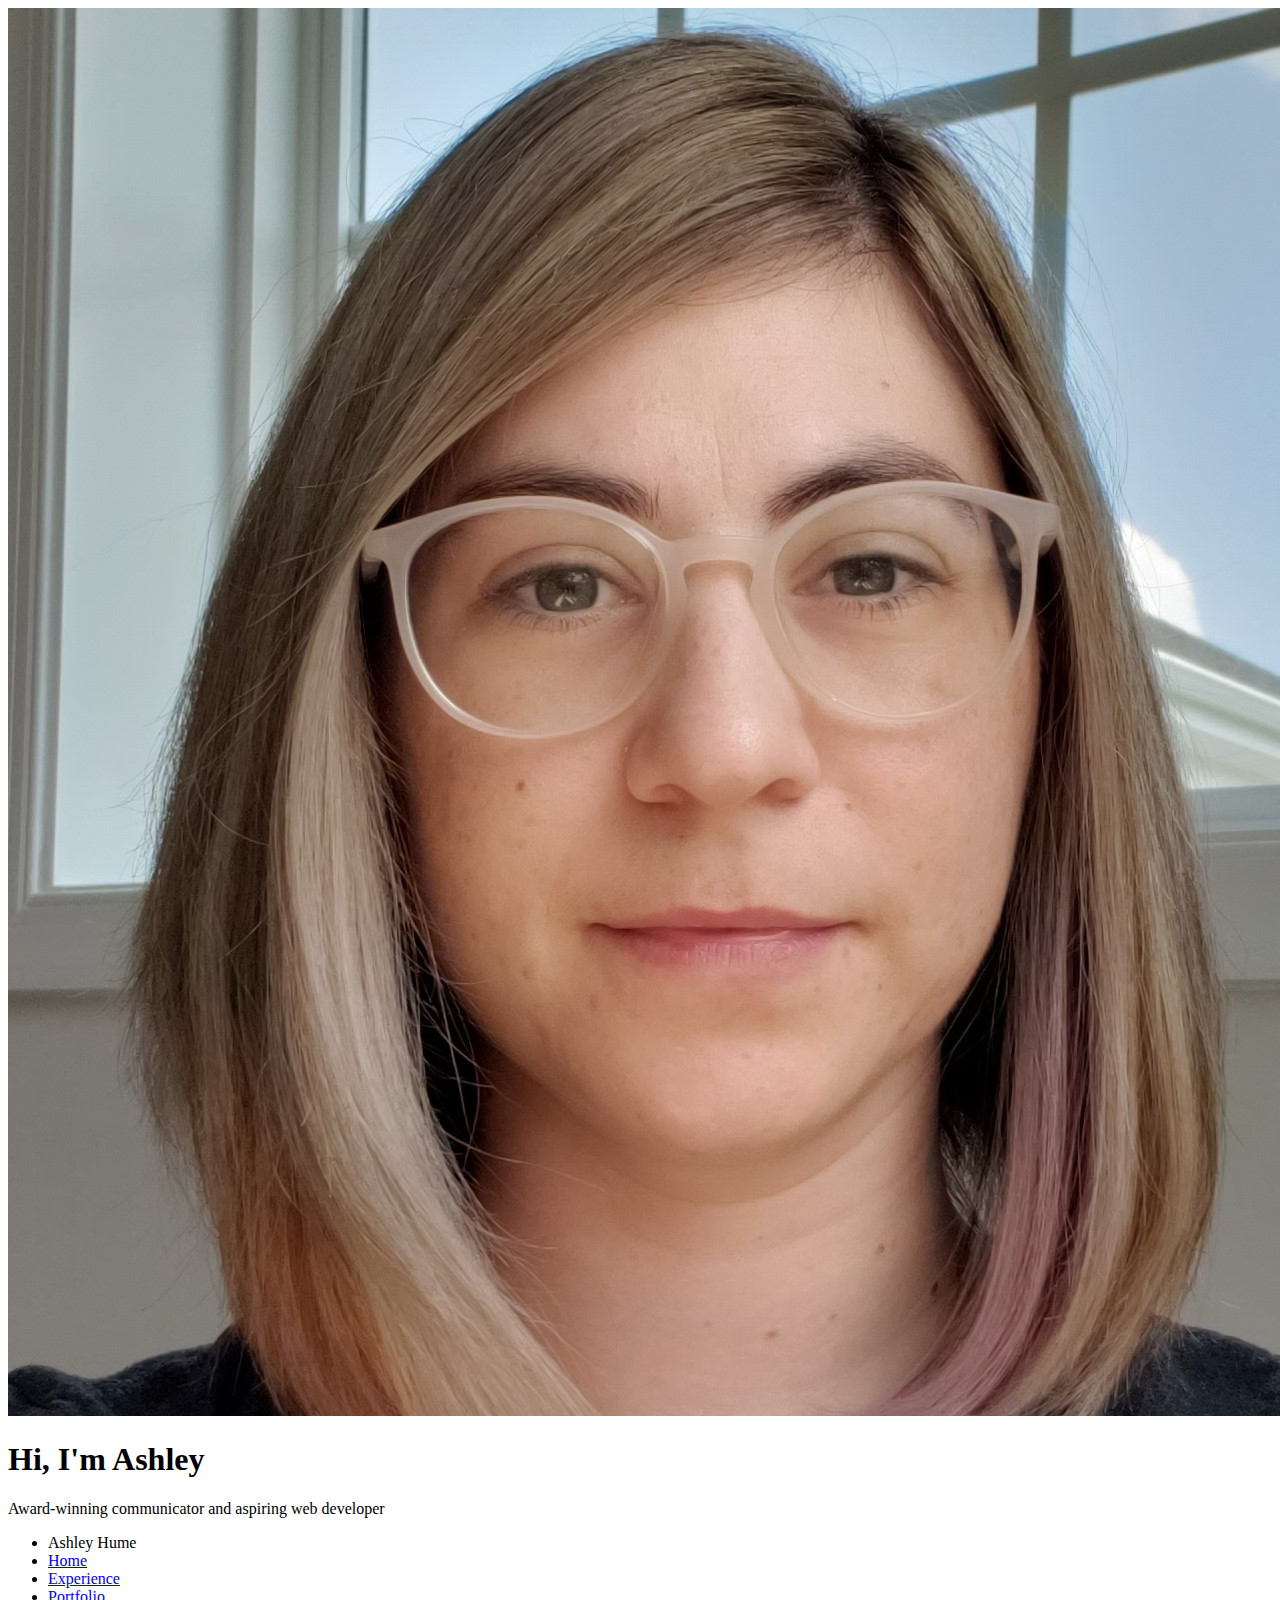
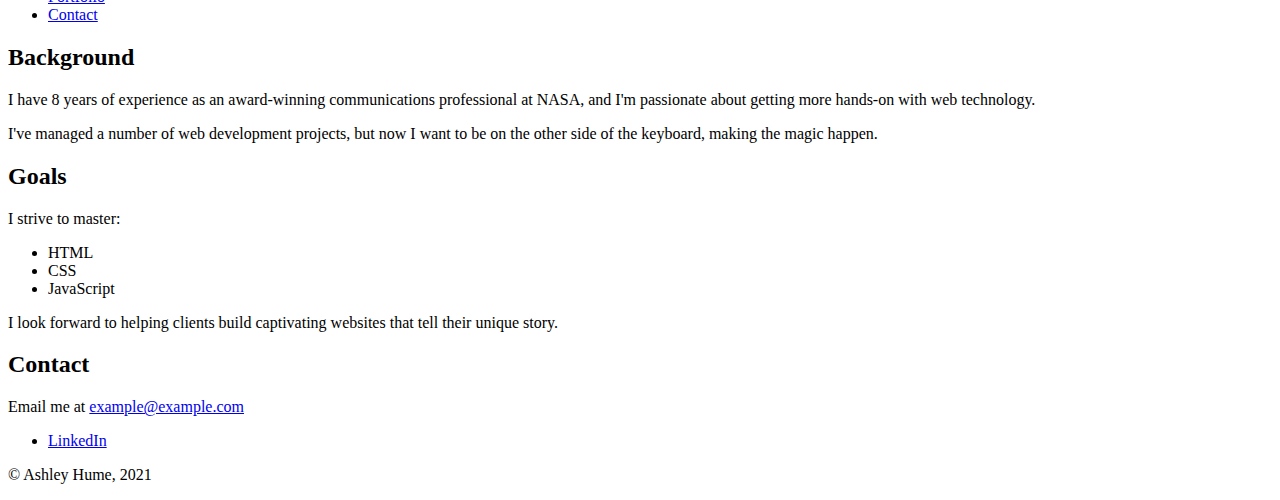
==== index.html @ 6ff190cb "Made edits to html & put in new css file" ====
<!DOCTYPE html>
<html lang="en">
<head>
    <meta charset="UTF-8">
    <meta name="viewport" content="width=device-width, initial-scale=1.0">
    <meta http-equiv="X-UA-Compatible" content="ie=edge">
    <title>Ashley Hume, Web Developer</title>
    <link rel="stylesheet" href="styles.css">
</head>
<body>
    <header>
        <img src="images/profile-pic.jpg" alt="Photo of Ashley" class="profile-image">
        <h1 class="tag name">Hi, I'm Ashley</h1>
        <p class="tag location">Award-winning communicator and aspiring web developer</p>

        <nav class="main-nav">
            <ul class="nav">
                <li class="name">Ashley Hume</li>
                <li><a href="#">Home</a></li>
                <li><a href="#">Experience</a></li>
                <li><a href="#">Portfolio</a></li>
                <li><a href="#">Contact</a></li>
            </ul>
        </nav>
    </header>
    <main class="flex">
        <section class="card">
            <h2>Background</h2>
            <p>I have 8 years of experience as an award-winning communications professional at NASA, and I'm passionate about getting more hands-on with web technology.</p>
            <p>I've managed a number of web development projects, but now I want to be on the other side of the keyboard, making the magic happen.</p>
        </section>

        <section class="card">
            <h2>Goals</h2>
            <p>I strive to master:</p>
            <ul class="skills">
                <li>HTML</li>
                <li>CSS</li>
                <li>JavaScript</li>
            </ul>

            <p>I look forward to helping clients build captivating websites that tell their unique story.</p>
        </section>

        <section>
            <h2>Contact</h2>
            <p>Email me at <a href="mailto:example@example.com?subject=Work%20with%20me">example@example.com</a></p>
        </section>
    </main>
    <footer>
        <ul>
            <li><a href="https://www.linkedin.com/" class="social linkedin">LinkedIn</a></li>
        </ul>
        <p class="copyright">&copy; Ashley Hume, 2021</p>
    </footer>
</body>
</html>
---- styles.css ----
    Mac OS X            	   2   �      �                                      ATTR       �   �   F                  �   F  com.apple.quarantine q/0001;564e753f;Google\x20Chrome;1102091F-D560-41D2-8F5D-0998CFAEACCE 
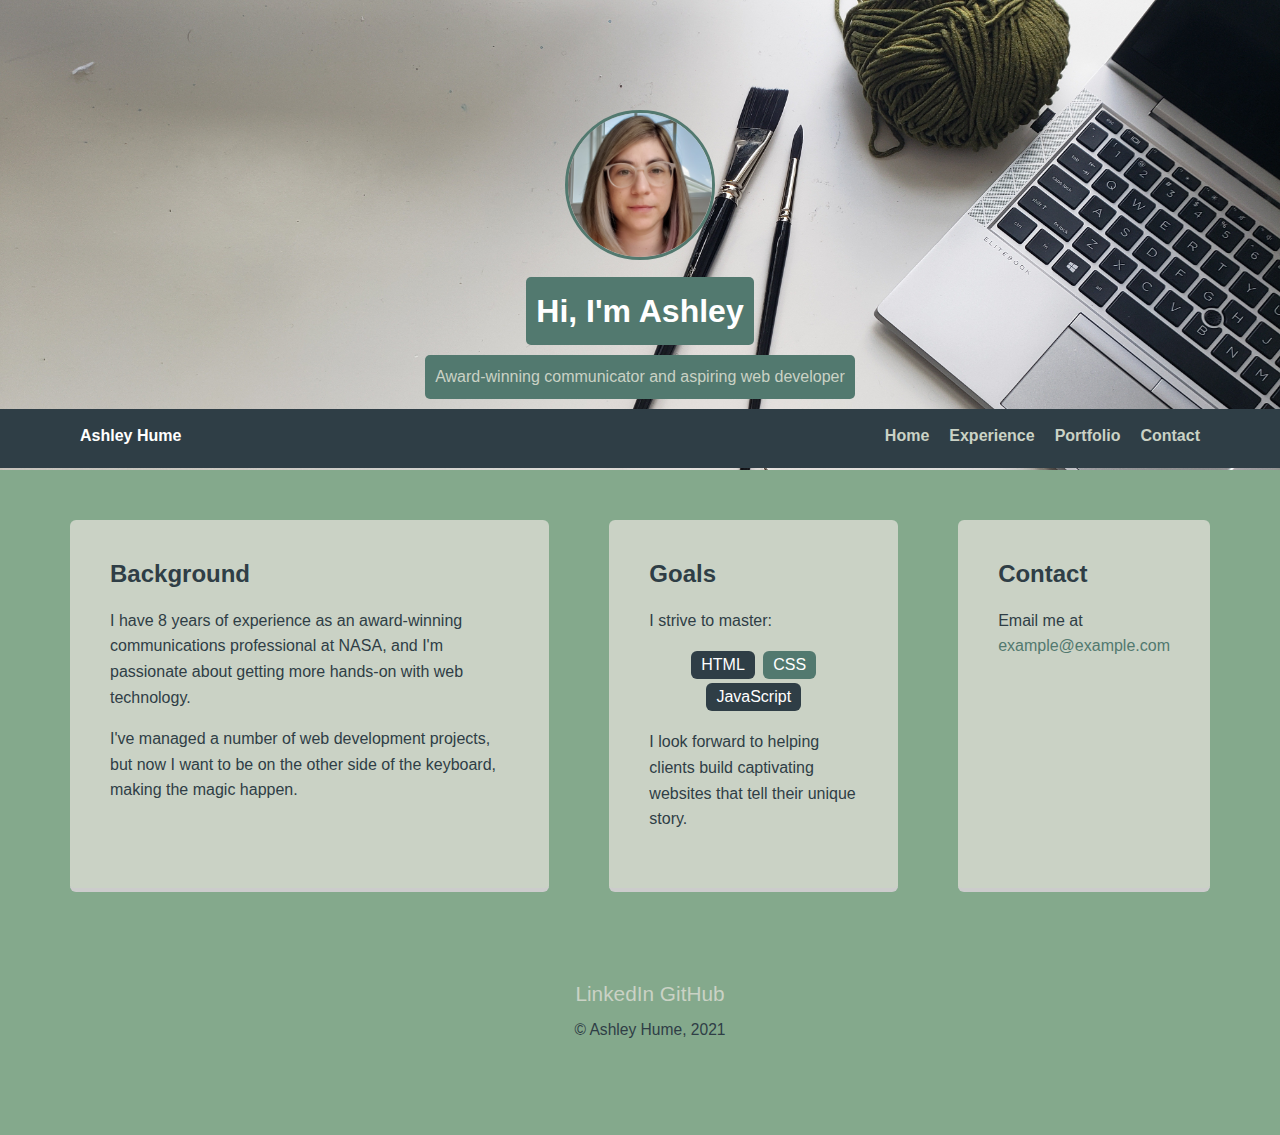
==== commit c16cb5af: "Updated social media links & colors" ====
--- a/index.html
+++ b/index.html
@@ -42,14 +42,15 @@
             <p>I look forward to helping clients build captivating websites that tell their unique story.</p>
         </section>
 
-        <section>
+        <section class="card">
             <h2>Contact</h2>
-            <p>Email me at <a href="mailto:example@example.com?subject=Work%20with%20me">example@example.com</a></p>
+            <p>Email me at <a href="mailto:example@example.com?subject=Work%20with%20me" class="email">example@example.com</a></p>
         </section>
     </main>
     <footer>
-        <ul>
-            <li><a href="https://www.linkedin.com/" class="social linkedin">LinkedIn</a></li>
+        <ul class="social">
+            <li><a href="https://www.linkedin.com/in/ashley-hume-94878a4a/" class="linkedin">LinkedIn</a></li>
+            <li><a href="https://github.com/ahume131" class="github">GitHub</a></li>
         </ul>
         <p class="copyright">&copy; Ashley Hume, 2021</p>
     </footer>
--- a/styles.css
+++ b/styles.css
@@ -1 +1,209 @@
-    Mac OS X            	   2   �      �                                      ATTR       �   �   F                  �   F  com.apple.quarantine q/0001;564e753f;Google\x20Chrome;1102091F-D560-41D2-8F5D-0998CFAEACCE +/* Global Layout Set-up */
+* { 
+  box-sizing: border-box;
+}
+  
+body {
+  margin: 0;
+  padding: 0;
+  text-align: center;
+  font-family: 'Roboto', sans-serif;
+  color: #2f3e46;
+  background: #84a98c;
+}
+/* Link Styles */
+
+a {
+  text-decoration: none;
+  color: #cad2c5;
+}
+a:hover {
+  color: #cad2c5;
+}
+
+/* Section Styles */
+
+.main-nav {
+  width: 100%;
+  background:#2f3e46;
+  min-height: 30px;
+  padding: 10px;
+  position: fixed;
+  text-align: center;
+}
+.nav {
+  display: flex;
+  justify-content: space-around;
+  font-weight: 700;
+  list-style-type: none;
+  margin: 0 auto;
+  padding: 0;
+}
+
+.nav .name {
+    display: block;
+    margin-right: auto;
+    color: white;
+}
+.nav li {
+  padding: 5px 10px 10px 10px;
+}
+.nav a {
+  transition: all .5s;
+}
+.nav a:hover {
+  color: white
+}
+
+header {
+  text-align: center;
+  background: url('images/workspace.jpg') no-repeat top center ;
+  background-size: cover;
+  overflow: hidden;
+  padding-top: 60px;
+}
+header {
+  line-height: 1.5;
+}
+header .profile-image {
+  margin-top: 50px;
+  width: 150px;
+  height: 150px;
+  border-radius: 50%;
+  border: 3px solid #52796f;
+  transition: all .5s;
+}
+header .profile-image:hover {
+  transform: scale(1.2) rotate(15deg);
+}
+.tag {
+  background-color: #52796f;
+  color: white;
+  padding: 10px;
+  border-radius: 5px;
+  display: table;
+  margin: 10px auto;
+} 
+.location {
+  background-color: #52796f;
+  color: #cad2c5;
+}
+.card {
+  margin: 30px;
+  padding: 20px 40px 40px;
+  max-width: 500px;
+  text-align: left;
+  background:#cad2c5;
+  border-bottom: 4px solid #ccc;
+  border-radius: 6px;
+  transition: all .5s;
+}
+.card:hover {
+  border-color: #cad2c5;
+}
+
+ul.skills {
+  padding: 0;
+  text-align: center;
+}
+
+.skills li {
+  border-radius: 6px;
+  display: inline-block;
+  background: #52796f;
+  color: white;
+  padding: 5px 10px;
+  margin: 2px;
+}
+
+.skills li:nth-child(odd) {
+  background: #2f3e46;
+}
+
+.email{
+  color: #52796f;
+}
+
+footer {
+  width: 100%;
+  min-height: 30px;
+  padding: 20px 0 40px 20px;
+}
+
+footer .copyright {
+  top: -8px;
+  font-size: .75em;
+}
+
+footer ul {
+  list-style-type: none;
+  margin: 0;
+  padding: 0;
+}
+
+footer ul li {
+  display: inline-block;
+}
+
+a.social {
+  display: inline-block;
+  text-indent: -9999px;
+  margin-left: 5px;
+  width: 30px;
+  height: 30px;
+  background-size: 30px 30px;
+  opacity: .4;
+  transition: all .5s;
+}
+
+a.linkedin {
+  background-image: url(images/linkedin.svg);
+}
+a.github {
+  background-image: url(images/github.svg);
+}
+a.social:hover {
+  opacity: 1;
+}
+.clearfix {
+  clear: both;
+}
+
+/* Styles for larger screens */
+@media screen and (min-width: 720px) {
+  
+  .flex {
+      display: -ms-flexbox;      /* TWEENER - IE 10 */
+      display: flex; 
+      max-width: 1200px;
+      -ms-flex-pack: distribute;
+      justify-content: space-around;
+      margin: 0 auto;
+  }
+
+  header {
+    min-height: 470px;
+  }
+
+  .nav {
+    max-width: 1200px;
+    padding: 0 30px;
+  }
+
+
+  main {
+    padding-top: 20px;
+  }
+
+  main p {
+    line-height: 1.6em;
+  }
+
+  footer {
+    font-size: 1.3em;
+    max-width: 1200px;
+    margin: 40px auto;
+  }
+
+}
+
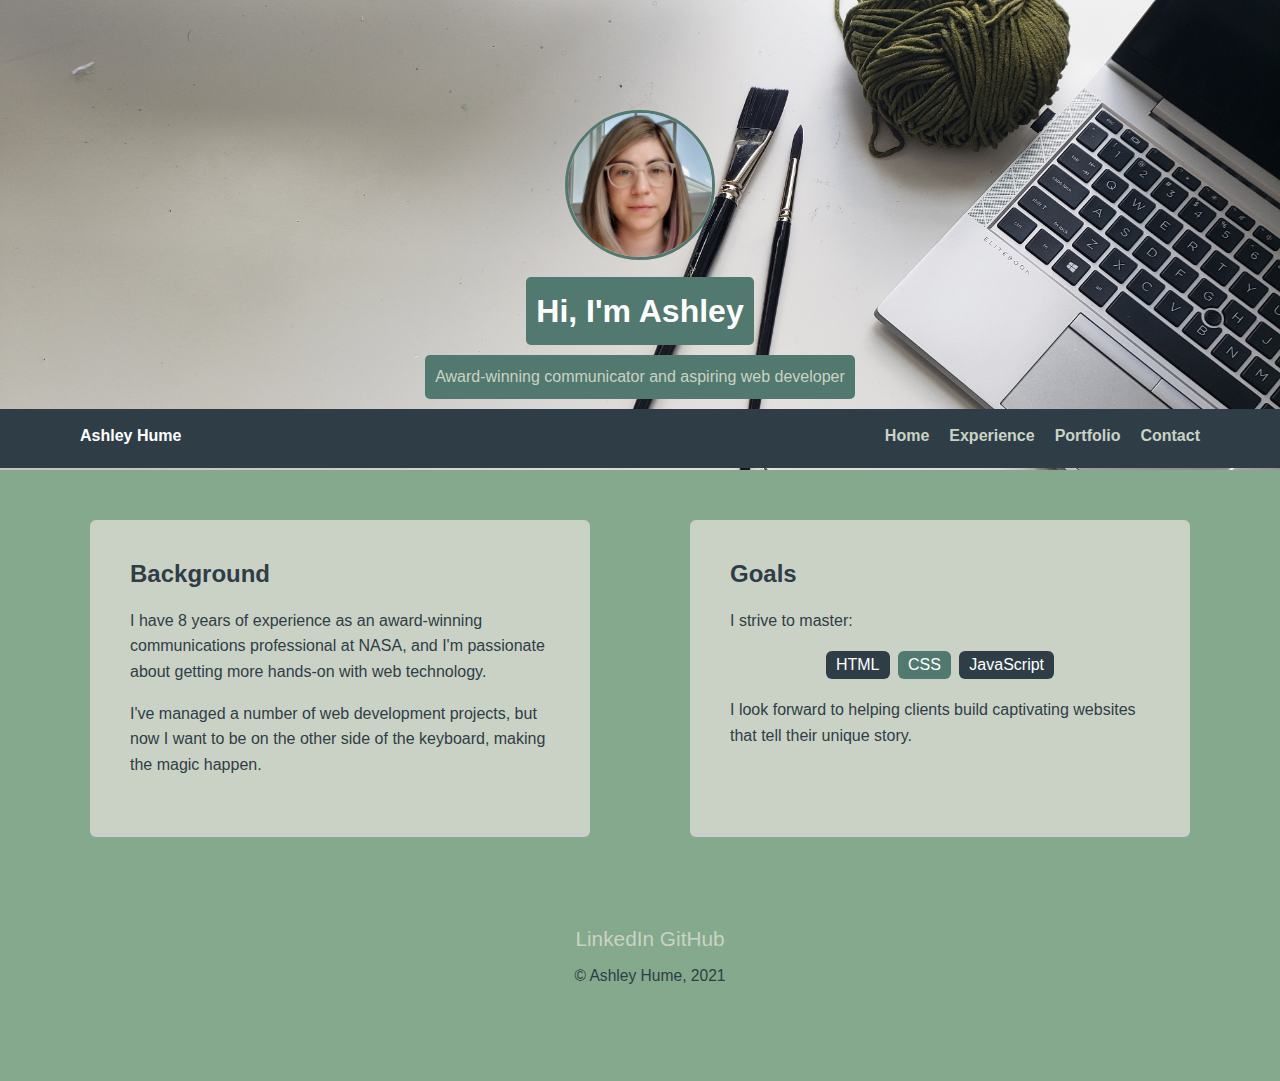
==== commit d38a3375: "Removed contact section and attempted to fix social link display" ====
--- a/index.html
+++ b/index.html
@@ -42,10 +42,6 @@
             <p>I look forward to helping clients build captivating websites that tell their unique story.</p>
         </section>
 
-        <section class="card">
-            <h2>Contact</h2>
-            <p>Email me at <a href="mailto:example@example.com?subject=Work%20with%20me" class="email">example@example.com</a></p>
-        </section>
     </main>
     <footer>
         <ul class="social">
--- a/styles.css
+++ b/styles.css
@@ -74,7 +74,7 @@
   transition: all .5s;
 }
 header .profile-image:hover {
-  transform: scale(1.2) rotate(15deg);
+  transform: scale(1.2) rotate(10deg);
 }
 .tag {
   background-color: #52796f;
@@ -157,10 +157,10 @@
 }
 
 a.linkedin {
-  background-image: url(images/linkedin.svg);
+  background-image: url('images/linkedin.svg');
 }
 a.github {
-  background-image: url(images/github.svg);
+  background-image: url('images/github.svg');
 }
 a.social:hover {
   opacity: 1;
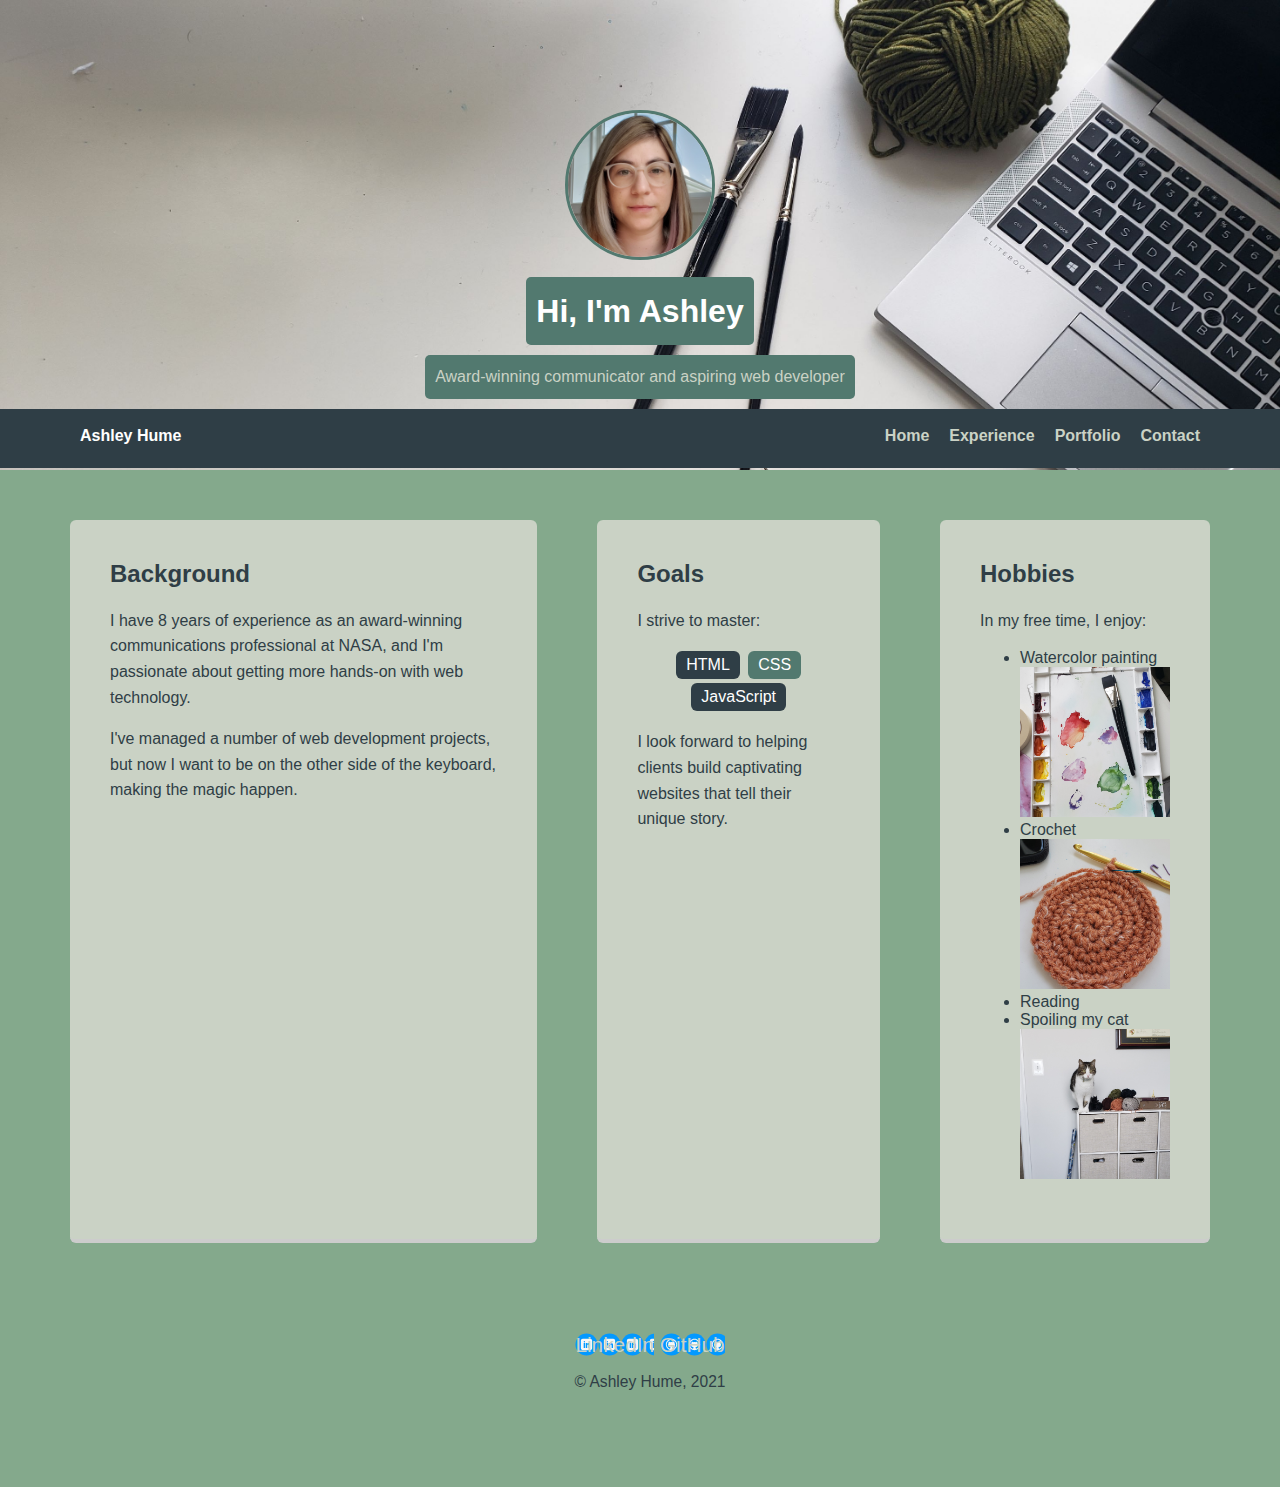
==== commit 15341ee7: "Added Hobbies section & images" ====
--- a/index.html
+++ b/index.html
@@ -42,6 +42,23 @@
             <p>I look forward to helping clients build captivating websites that tell their unique story.</p>
         </section>
 
+        <section class="card">
+            <h2>Hobbies</h2>
+            <p>In my free time, I enjoy:</p>
+            <ul>
+                <li>Watercolor painting
+                    <img src="images/watercolor-palette.jpg" alt="A watercolor paint palette and brushes" class="hobby-image">
+                </li>
+                <li>Crochet
+                        <img src="images/crochet.jpg" alt="Orange crocheted circle" class="hobby-image">
+                </li>
+                <li>Reading</li>
+                <li>Spoiling my cat
+                    <img src="images/fritz.jpg" alt="A white and brown tabby cat" class="hobby-image">
+                </li>
+            </ul>
+        </section>
+
     </main>
     <footer>
         <ul class="social">
--- a/styles.css
+++ b/styles.css
@@ -120,8 +120,9 @@
   background: #2f3e46;
 }
 
-.email{
-  color: #52796f;
+.hobby-image{
+  width: 150px;
+  height: 150px;
 }
 
 footer {
@@ -157,10 +158,10 @@
 }
 
 a.linkedin {
-  background-image: url('images/linkedin.svg');
+  background-image: url(images/linkedin.svg);
 }
 a.github {
-  background-image: url('images/github.svg');
+  background-image: url(images/github.svg);
 }
 a.social:hover {
   opacity: 1;
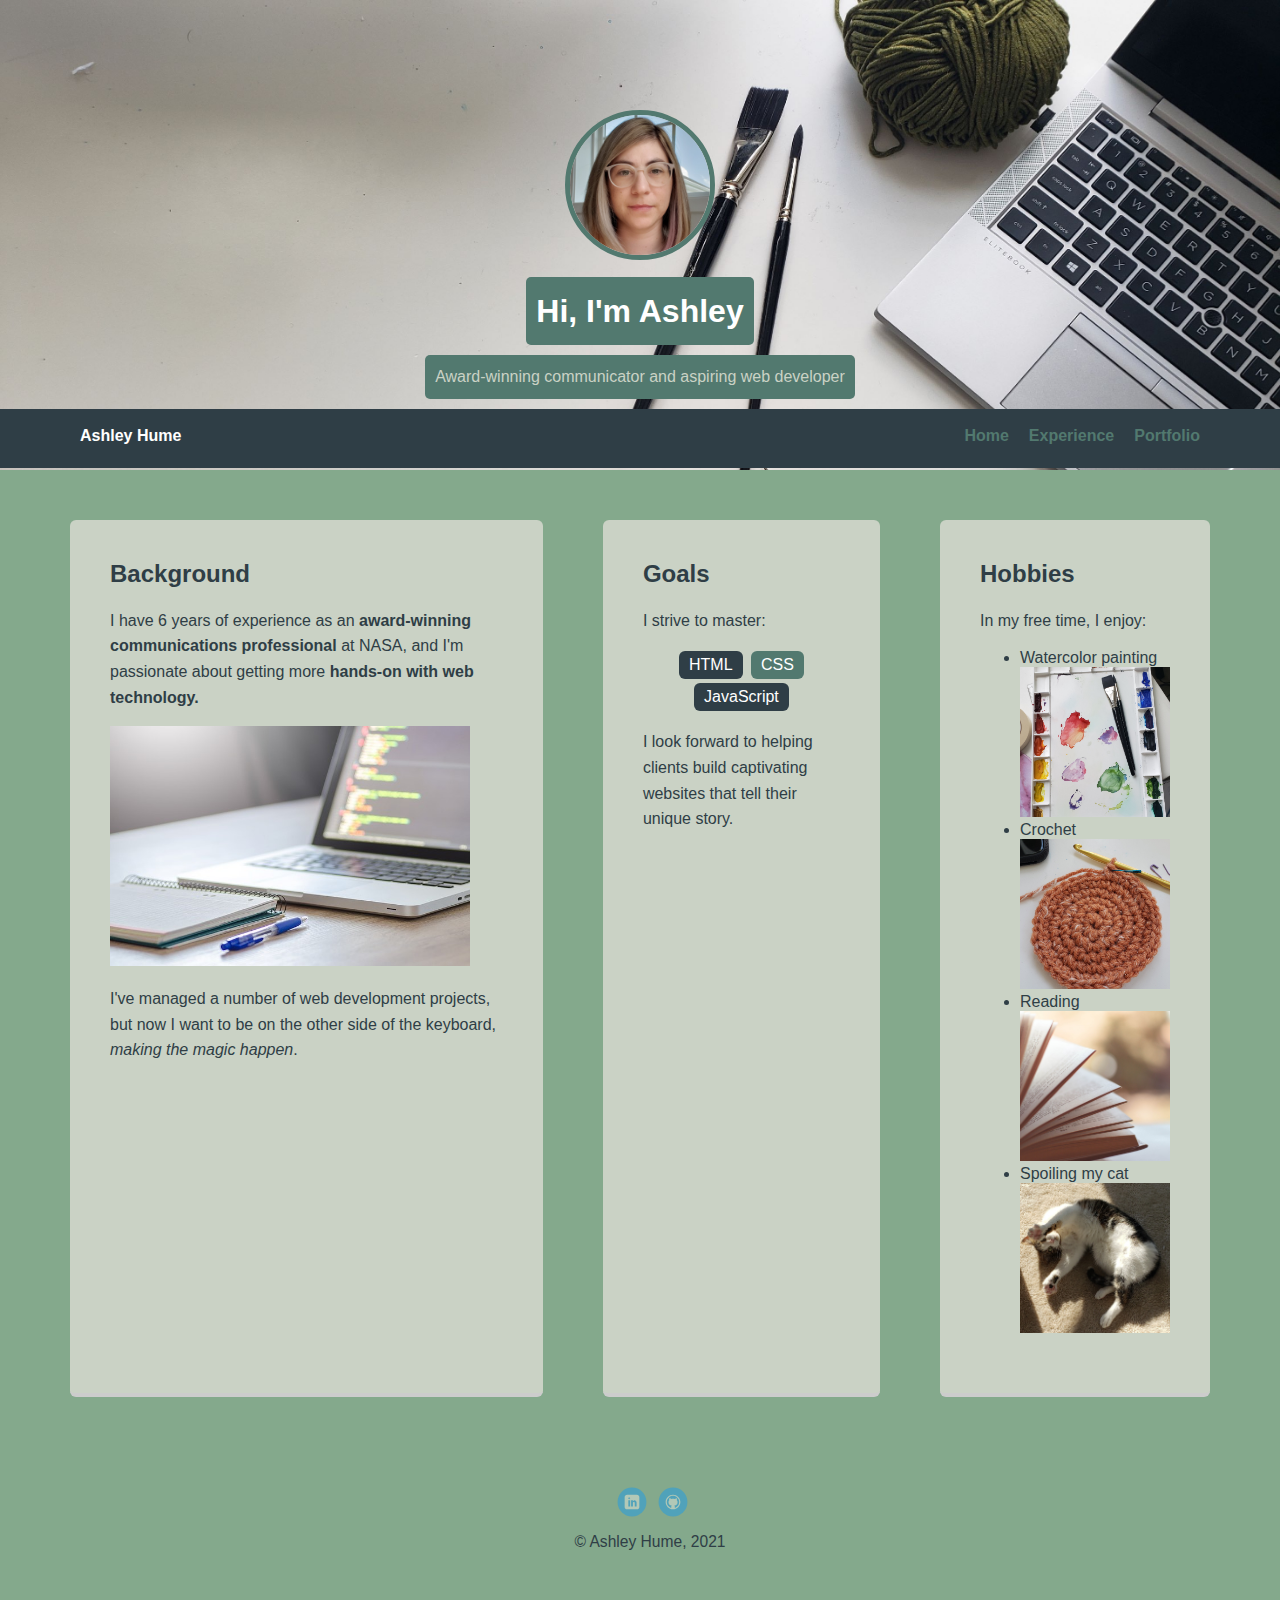
==== commit 56893f7c: "Added Experience & Portfolio pages" ====
--- a/index.html
+++ b/index.html
@@ -16,18 +16,18 @@
         <nav class="main-nav">
             <ul class="nav">
                 <li class="name">Ashley Hume</li>
-                <li><a href="#">Home</a></li>
-                <li><a href="#">Experience</a></li>
-                <li><a href="#">Portfolio</a></li>
-                <li><a href="#">Contact</a></li>
+                <li><a href="index.html">Home</a></li>
+                <li><a href="experience.html" target="blank">Experience</a></li>
+                <li><a href="portfolio.html">Portfolio</a></li>
             </ul>
         </nav>
     </header>
     <main class="flex">
         <section class="card">
             <h2>Background</h2>
-            <p>I have 8 years of experience as an award-winning communications professional at NASA, and I'm passionate about getting more hands-on with web technology.</p>
-            <p>I've managed a number of web development projects, but now I want to be on the other side of the keyboard, making the magic happen.</p>
+            <p>I have 6 years of experience as an <strong>award-winning communications professional</strong> at NASA, and I'm passionate about getting more <strong>hands-on with web technology.</strong></p>
+            <img src="images/coding.jpg" alt="A computer with some code" class="about-image">
+            <p>I've managed a number of web development projects, but now I want to be on the other side of the keyboard, <em>making the magic happen</em>.</p>
         </section>
 
         <section class="card">
@@ -45,16 +45,18 @@
         <section class="card">
             <h2>Hobbies</h2>
             <p>In my free time, I enjoy:</p>
-            <ul>
+            <ul class="hobbies">
                 <li>Watercolor painting
                     <img src="images/watercolor-palette.jpg" alt="A watercolor paint palette and brushes" class="hobby-image">
                 </li>
                 <li>Crochet
-                        <img src="images/crochet.jpg" alt="Orange crocheted circle" class="hobby-image">
+                    <img src="images/crochet.jpg" alt="An orange crochet circle" class="hobby-image">
                 </li>
-                <li>Reading</li>
+                <li>Reading
+                    <img src="images/book.jpg" alt="An open book" class="hobby-image">
+                </li>
                 <li>Spoiling my cat
-                    <img src="images/fritz.jpg" alt="A white and brown tabby cat" class="hobby-image">
+                    <img src="images/fritz.jpg" alt="A white and tabby cat looking up" class="hobby-image">
                 </li>
             </ul>
         </section>
@@ -62,8 +64,8 @@
     </main>
     <footer>
         <ul class="social">
-            <li><a href="https://www.linkedin.com/in/ashley-hume-94878a4a/" class="linkedin">LinkedIn</a></li>
-            <li><a href="https://github.com/ahume131" class="github">GitHub</a></li>
+            <li><a href="https://www.linkedin.com/in/ashley-hume-94878a4a/" class="social linkedin">LinkedIn</a></li>
+            <li><a href="https://github.com/ahume131" class="social github">GitHub</a></li>
         </ul>
         <p class="copyright">&copy; Ashley Hume, 2021</p>
     </footer>
--- a/styles.css
+++ b/styles.css
@@ -15,7 +15,7 @@
 
 a {
   text-decoration: none;
-  color: #cad2c5;
+  color: #52796f;
 }
 a:hover {
   color: #cad2c5;
@@ -28,7 +28,6 @@
   background:#2f3e46;
   min-height: 30px;
   padding: 10px;
-  position: fixed;
   text-align: center;
 }
 .nav {
@@ -70,7 +69,7 @@
   width: 150px;
   height: 150px;
   border-radius: 50%;
-  border: 3px solid #52796f;
+  border: 5px solid #52796f;
   transition: all .5s;
 }
 header .profile-image:hover {
@@ -102,6 +101,11 @@
   border-color: #cad2c5;
 }
 
+.about-image {
+  width: 360px;
+  height: 240px;
+}
+
 ul.skills {
   padding: 0;
   text-align: center;
@@ -120,9 +124,14 @@
   background: #2f3e46;
 }
 
-.hobby-image{
+.hobby-image {
   width: 150px;
   height: 150px;
+}
+
+.coming-soon-image {
+  width: 360px;
+  height: 240px;
 }
 
 footer {
@@ -159,6 +168,7 @@
 
 a.linkedin {
   background-image: url(images/linkedin.svg);
+  background-repeat: no-repeat;
 }
 a.github {
   background-image: url(images/github.svg);
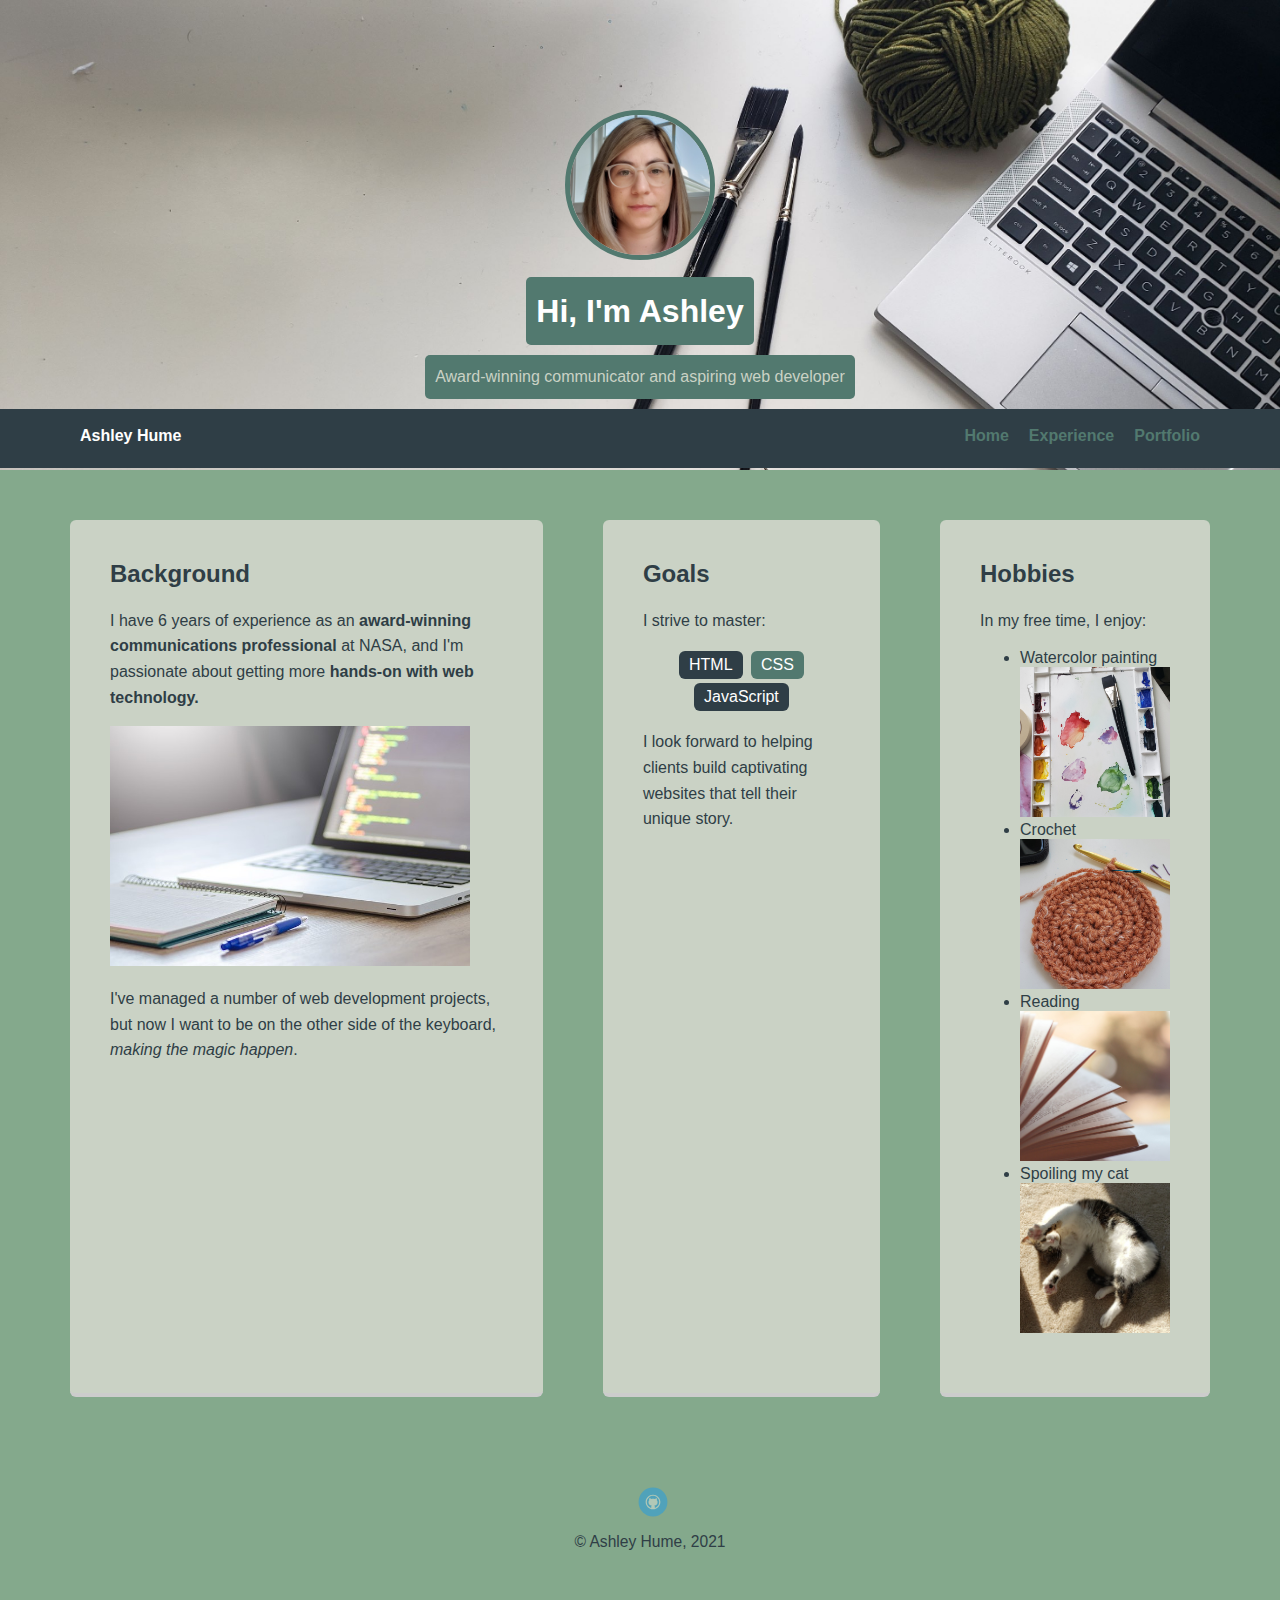
==== commit 6b0aa21c: "Removed LinkedIn link" ====
--- a/index.html
+++ b/index.html
@@ -64,7 +64,6 @@
     </main>
     <footer>
         <ul class="social">
-            <li><a href="https://www.linkedin.com/in/ashley-hume-94878a4a/" class="social linkedin">LinkedIn</a></li>
             <li><a href="https://github.com/ahume131" class="social github">GitHub</a></li>
         </ul>
         <p class="copyright">&copy; Ashley Hume, 2021</p>
--- a/styles.css
+++ b/styles.css
@@ -166,10 +166,6 @@
   transition: all .5s;
 }
 
-a.linkedin {
-  background-image: url(images/linkedin.svg);
-  background-repeat: no-repeat;
-}
 a.github {
   background-image: url(images/github.svg);
 }
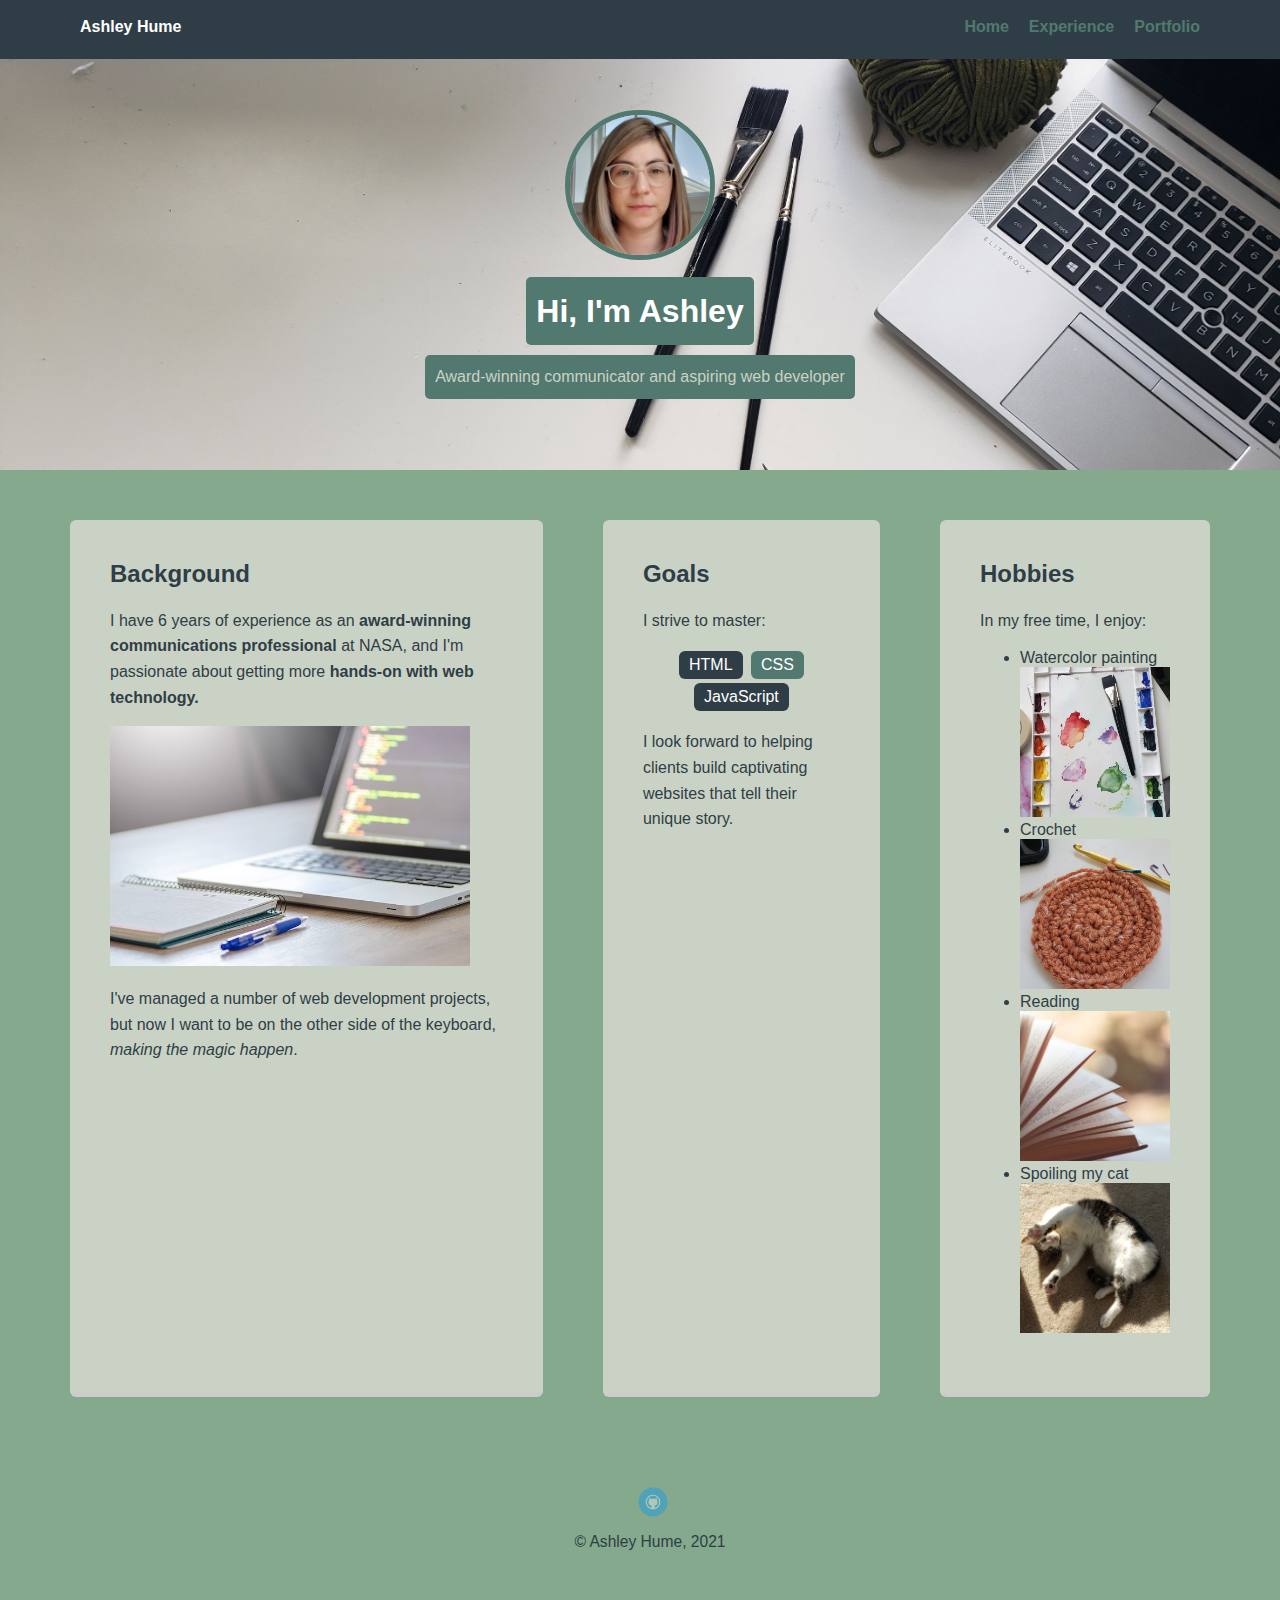
==== commit c46ca540: "Moved the navigation back to the top of the page" ====
--- a/index.html
+++ b/index.html
@@ -9,10 +9,6 @@
 </head>
 <body>
     <header>
-        <img src="images/profile-pic.jpg" alt="Photo of Ashley" class="profile-image">
-        <h1 class="tag name">Hi, I'm Ashley</h1>
-        <p class="tag location">Award-winning communicator and aspiring web developer</p>
-
         <nav class="main-nav">
             <ul class="nav">
                 <li class="name">Ashley Hume</li>
@@ -21,6 +17,11 @@
                 <li><a href="portfolio.html">Portfolio</a></li>
             </ul>
         </nav>
+        
+        <img src="images/profile-pic.jpg" alt="Photo of Ashley" class="profile-image">
+        <h1 class="tag name">Hi, I'm Ashley</h1>
+        <p class="tag location">Award-winning communicator and aspiring web developer</p>
+        
     </header>
     <main class="flex">
         <section class="card">
--- a/styles.css
+++ b/styles.css
@@ -28,6 +28,8 @@
   background:#2f3e46;
   min-height: 30px;
   padding: 10px;
+  position: fixed;
+  top: 0;
   text-align: center;
 }
 .nav {
